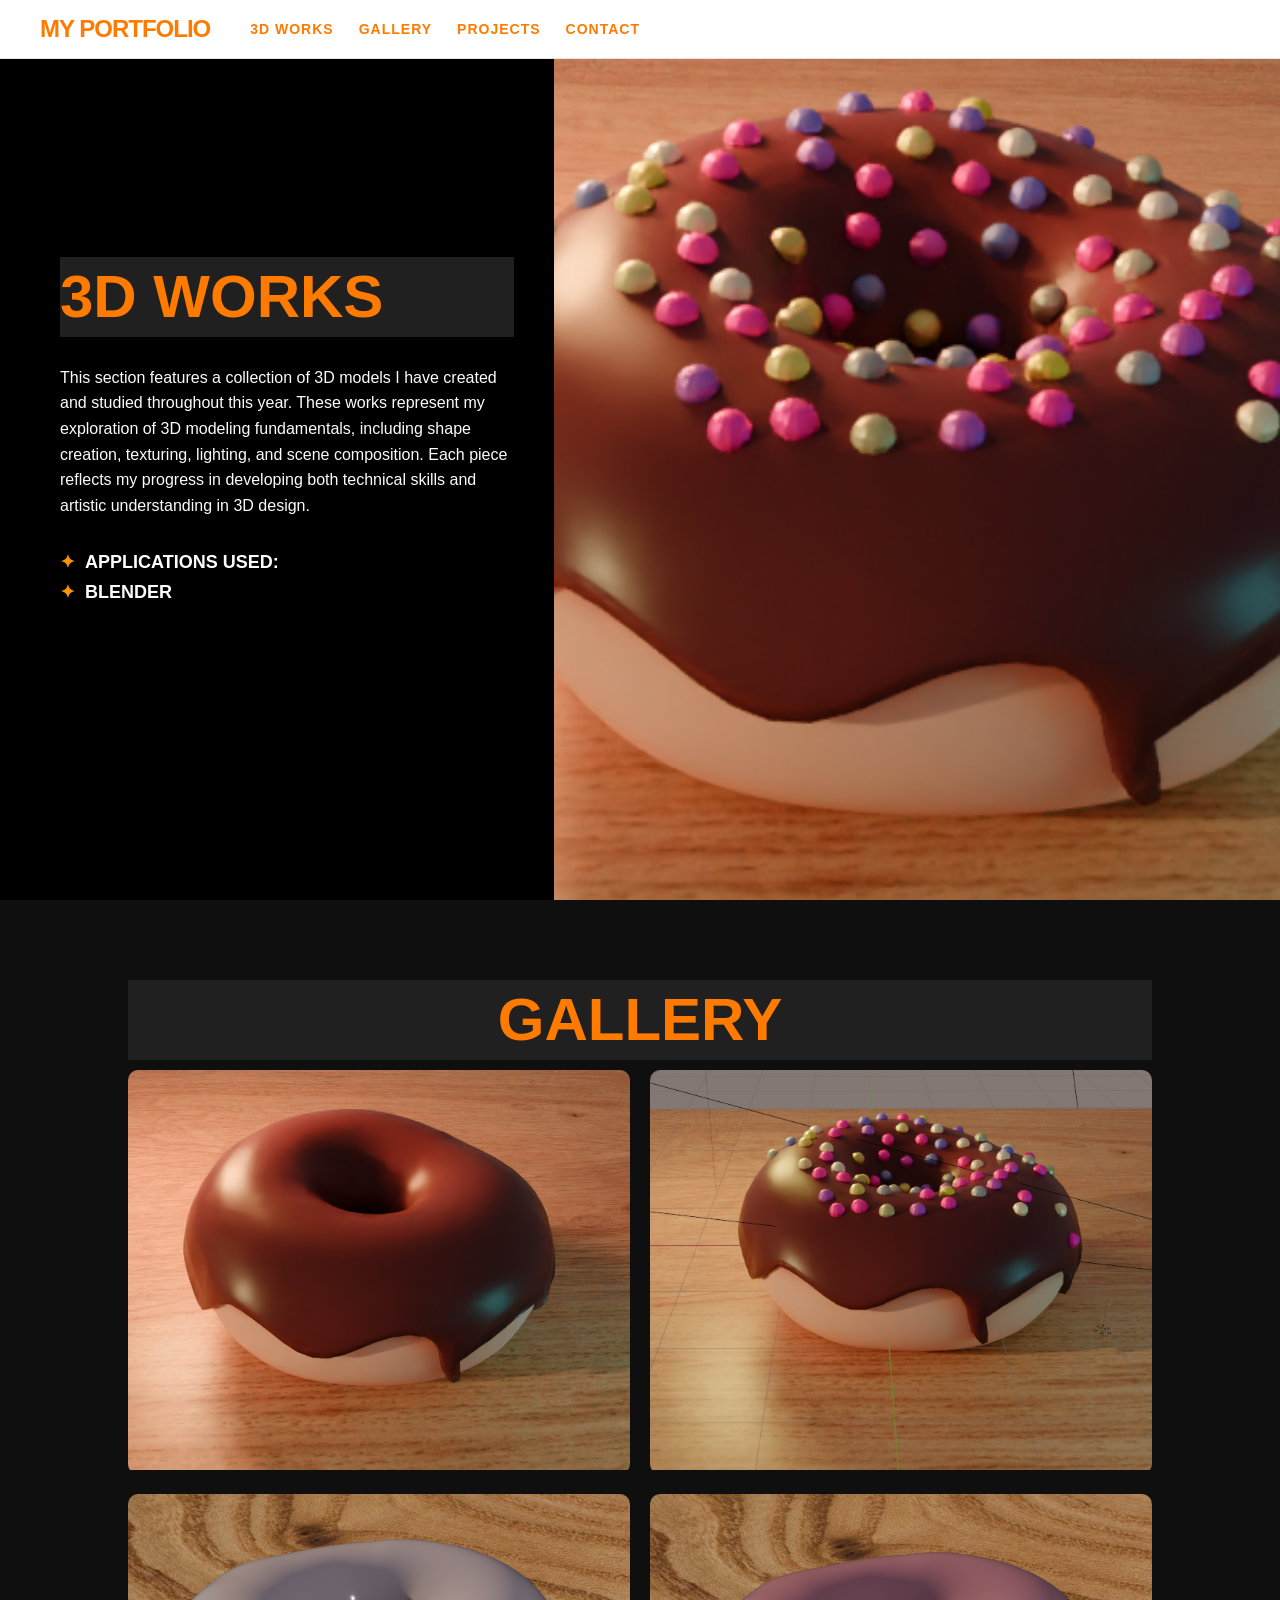
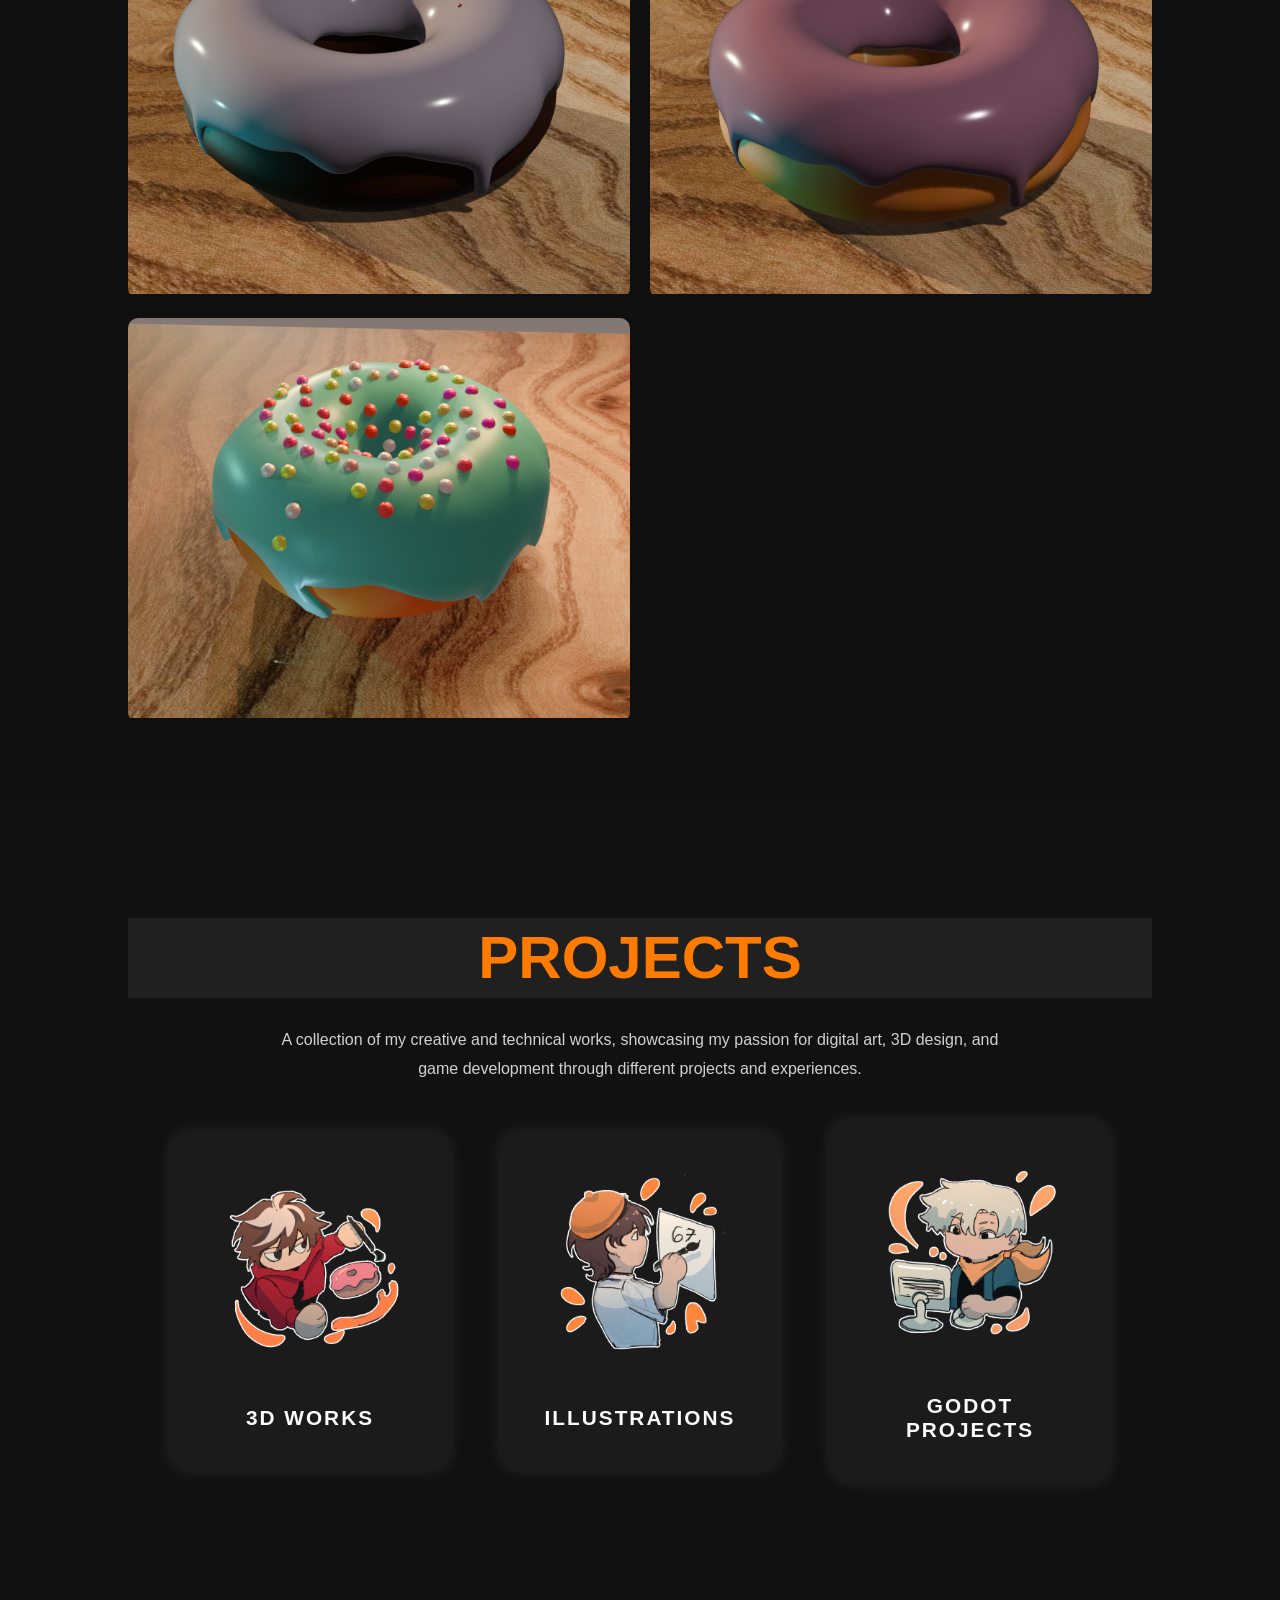
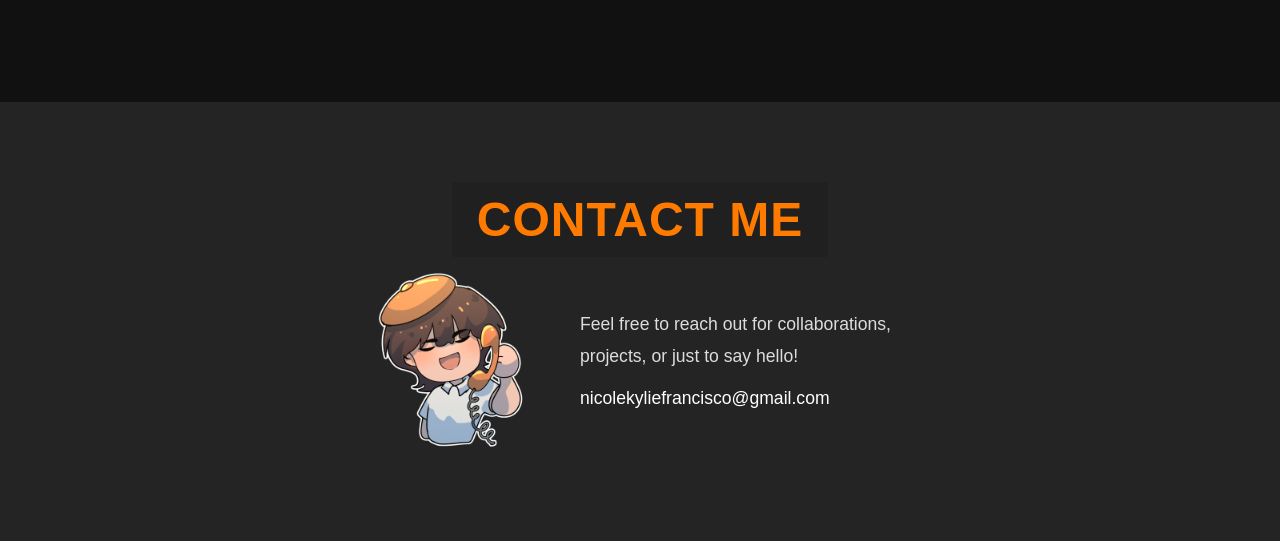
==== 3dworks.html @ 144e416a "inital commit" ====
<!DOCTYPE html>
<html lang="en">
<head>
    <meta charset="UTF-8" />
    <meta name="viewport" content="width=device-width, initial-scale=1.0" />
      <link rel="stylesheet" href="design.css">
             <link rel="stylesheet" href="designMobile.css">
    <title>Portfolio - Nicole Kylie</title>

   
</head>
<body>

    <!-- Navigation Bar -->
<nav class="navbar">
    <div class="nav-container">
        <div class="logo"><a href = "index.html">MY PORTFOLIO</a></div>

        <ul class="nav-links">
            <li><a href="#about">3D WORKS</a></li>
            <li><a href="#gallery">Gallery</a></li>
            <li><a href="#projects">Projects</a></li>
            <li><a href="#contact">Contact</a></li>
        </ul>
    </div>
</nav>
    
    

    <!-- About Me Section -->
   <section id="about" class="about-section">
    <div class="about-left">
        <div class="about-content">
            <h1>3D WORKS</h1>
            <br>

             <div class="bio-text">
                <p> This section features a collection of 3D models I have created and studied throughout this year. These works represent my exploration of 3D modeling fundamentals, including shape creation, texturing, lighting, and scene composition. Each piece reflects my progress in developing both technical skills and artistic understanding in 3D design. </p>
            </div>
            <br>

             <ul class="skills-list">
                <li>APPLICATIONS USED: </li>
                <li>BLENDER</li>
              </ul>
            
           
        </div>
    </div>
    <div class="about-right">
        <!-- Replace with your actual image path -->
        <img src="3d/image.png" alt ="About Me Illustration">
    </div>
</section>



<!--GALLERY SECTION-->

<section id="gallery" class="gallery3d-section">

    <h1 class="projects-title">GALLERY</h1>

    <div class="gallery3d-container">

        <a href="3d/image (2).png" target="_blank" class="gallery3d-item">
            <img src="3d/image (2).png" alt="Art 1">
        </a>

        <a href="3d/image (1).png" target="_blank" class="gallery3d-item">
            <img src="3d/image (1).png" alt="Art 2">
        </a>

         <a href="3d/dont.png" target="_blank" class="gallery3d-item">
            <img src="3d/dont.png" alt="Art 2">
        </a>

         <a href="3d/pinkdonut.png" target="_blank" class="gallery3d-item">
            <img src="3d/pinkdonut.png" alt="Art 2">
        </a>

         <a href="3d/bluedonut.png" target="_blank" class="gallery3d-item">
            <img src="3d/bluedonut.png" alt="Art 2">
        </a>


        </div>
        </section>
        



        

<!-- Projects Section -->
<section id="projects" class="projects-section">
    <br><br>
    <h1 class="projects-title">PROJECTS</h1>
    <br>


     <p class="projects-description">
    A collection of my creative and technical works, showcasing my passion for 
    digital art, 3D design, and game development through different projects and experiences.
    </p>
    <br><br>

   

    <div class="projects-container">

    <a href="3dworks.html" class="project-link" target="_blank">
        <div class="project-card">
            <img src="projects_icon/icon2.png" alt="Illustrations Icon">
            <h3>3D WORKS</h3>
        </div>
    </a>

    <a href="illustrations.html" class="project-link" target="_blank">
        <div class="project-card">
            <img src="projects_icon/icon1.png" alt="3D Works Icon">
            <h3>ILLUSTRATIONS</h3>
        </div>
    </a>

    <a href="godotProjects.html" class="project-link" target="_blank">
        <div class="project-card">
            <img src="projects_icon/icon3.png" alt="Godot Projects Icon">
            <h3>GODOT PROJECTS</h3>
        </div>
    </a>

</div>
    </div>
</section>

</body>
</html>


<!-- Contact Section -->
<section id="contact" class="contact-section">

    <div class="contact-wrapper">

        <!-- TOP TITLE -->
        <h1 class="contact-title">CONTACT ME</h1>

        <!-- ICON + TEXT -->
        <div class="contact-box">

            <!-- LEFT ICON -->
            <div class="contact-icon">
                <img src="hero section and about me images/contact.png" alt="Contact Icon">
            </div>

            <!-- RIGHT SIDE -->
            <div class="contact-info">
                <p>
                    Feel free to reach out for collaborations, projects,
                    or just to say hello!
                </p>

                <a href="mailto:nicolekyliefrancisco@gmail.com">
                    nicolekyliefrancisco@gmail.com
                </a>
            </div>

        </div>

    </div>

</section>
---- design.css ----
*{
            margin: 0;
            padding: 0;
            box-sizing: border-box;
            font-family: Arial, sans-serif;
        }

        html{
            scroll-behavior: smooth;
        }

       body{
    opacity: 0;
    animation: pageFade 1.5s ease forwards;
    }

        @keyframes pageFade{
            from{
                opacity: 0;
            }

            to{
                opacity: 1;
            }
}
    


        hr{
            height: 2px;
            border: none;
            background-color: rgb(36, 36, 36);
        }


        /* Shared Section Styles */
        .full-section {
    min-height: 100vh; /* Changed from height: 100vh */
    display: flex;
    justify-content: center;
    align-items: center;
    padding: 80px 40px; /* Increased top/bottom padding */
}

        .container {
            display: flex;
            align-items: center;
            gap: 80px; /* Increased gap for better spacing */
            max-width: 1200px;
            width: 100%;
        }

        /* Hero Specific */
        .hero {
            background-image: url('hero\ section\ and\ about\ me\ images/COLLAGE.png');
            background-size: cover;
            background-position: center;
            background-repeat: no-repeat;
        }

        .hero-text h1 {
            font-size: 50px;
            margin-bottom: 15px;
            padding: 10px;
            border-radius: 10px;
            backdrop-filter: blur(5px);
            display: inline-block;
            color: #ffffff;
        }

        .hero-text p {
            font-size: 20px;
            margin-bottom: 10px;
            color: #ffffff;
        }

        .tagline {
            font-weight: bold;
            color: #ffffff;
        }

        .hero-image img {
            width: 320px;
            height: 320px;
            border-radius: 50%;
            object-fit: cover;
            border: 5px solid #fb9416; /* Changed from white to red */
            box-shadow: 0 10px 30px rgba(206, 12, 12, 0.3); /* Optional: added a slight red glow */
        }


    





        /* About Section Specific */
/* About Section Layout */
.about-section {
    display: flex;
    min-height: 100vh;
    width: 100%;
    background-color: #000000; /* Solid background for left side */
    overflow: hidden;
}
.about-left {
    flex: 1;
    display: flex;
    align-items: center;
    /* Change justify-content from flex-end to flex-start to move it left */
    justify-content: flex-start; 
    /* Adjust padding-left to control exactly how close to the edge it sits */
    padding-left: 60px; 
    padding-right: 40px;
}
.about-content {
    /* Ensuring the container doesn't force itself into the center */
    max-width: 600px;
    width: 100%;
    margin-left: 0; 
    text-align: left;
}
.about-right {
    flex: 1.6;
}

.about-right img {
    width: 100%;
    height: 100%;
    object-fit: cover; /* This makes it fill the half-screen like the reference */
    display: block;
}

/* Typography to match Reference */
.about-content h1 {
    font-size: 60px;
    font-weight: 900;
    line-height: 1;
    color: #ff7b00; 
    text-transform: uppercase;
    margin-bottom: 10px;
    padding-top: 10px;
    padding-bottom: 10px;
    background-color: #202020;

}

.skills-list {
    list-style: none;
    padding-left: 0; 
    margin-bottom: 40px;
}

.skills-list li {
    font-size: 18px;
    font-weight: bold;
    margin-bottom: 8px;
    display: flex;
    align-items: center;
    color: white;
}

.skills-list li::before {
    content: "✦"; /* Matching the star/plus icon in the reference */
    margin-right: 10px;
    color: rgb(252, 147, 0);
}

.bio-text p {
    font-size: 16px;
    line-height: 1.6;
    color: #fbfbfb;
    margin-bottom: 15px;
}




       /* NAVBAR */
/* ===== MODERN NAVBAR DESIGN ===== */
/* ===== UPDATED MODERN NAVBAR DESIGN ===== */
.navbar {
    position: fixed;
    top: 0;
    left: 0;
    width: 100%;
    z-index: 1000;
    background: #ffffff; /* Solid white like the reference */
    border-bottom: 1px solid rgba(0, 0, 0, 0.1);
}

/* container */
.nav-container {
    display: flex;
    justify-content: flex-start; /* Aligns everything to the left */
    align-items: center;
    padding: 15px 40px; /* Slimmer height */
    gap: 40px; /* Space between logo and first link */
}

/* logo */
.logo {
    font-size: 24px;
    font-weight: 900;
    color: #ff7b00; /* Orange/Coral tone from reference */
    text-transform: uppercase;
    letter-spacing: -1px;
    text-decoration: none;
}

.logo a{
    font-size: 24px;
    font-weight: 900;
    color: #ff7b00; /* Orange/Coral tone from reference */
    text-transform: uppercase;
    letter-spacing: -1px;
    text-decoration: none;
}

/* Remove the red underline from your old logo style */
.logo::after {
    display: none;
}

/* nav links wrapper */
.nav-links {
    list-style: none;
    display: flex;
    gap: 25px; /* Tighter gap between links */
}

/* link style */
.nav-links li a {
    text-decoration: none;
    color: #ff7b00; /* Matching the logo color */
    font-weight: 700;
    font-size: 14px;
    text-transform: uppercase; /* All caps is key for this look */
    letter-spacing: 1px;
    transition: 0.2s ease;
    padding: 5px 0;
    position: relative;
}


/* Hover effect: Simple solid underline */
.nav-links li a:hover {
    color: #ff7b00; /* Slightly darker on hover */
    background: none; /* Removed the bubble background */
    transform: none;
}

/* Updated underline effect to match the "PORTFOLIO" style */
.nav-links li a::after {
    content: "";
    position: absolute;
    left: 0;
    bottom: -2px;
    width: 0%;
    height: 2px;
    background: #ff7b00;
    transition: 0.3s ease;
}

.nav-links li a:hover::after {
    width: 100%; /* Spans the full width of the word */
}

/* Optional: Active class if you want one link to stay underlined */
.nav-links li a.active::after {
    width: 100%;
}


/* projects
/* ================= PROJECTS SECTION ================= */

.projects-section{
    width: 100%;
    min-height: 100vh;
    background: #111;
    color: rgb(240, 141, 2);
    padding: 80px 10%;
    text-align: center;
}

.projects-title{
   font-size: 60px;
    font-weight: 900;
    line-height: 1;
    color: #ff7b00; 
    text-transform: uppercase;
    margin-bottom: 10px;
    padding-top: 10px;
    padding-bottom: 10px;
    background-color: #202020;
}

.projects-container{
    display: flex;
    justify-content: center;
    align-items: center;
    gap: 50px;
    flex-wrap: wrap;
}

.project-card{
    background: #1b1b1b;
    padding: 40px 30px;
    border-radius: 20px;
    width: 280px;
    transition: 0.3s ease;
    box-shadow: 0 0 15px rgba(255, 255, 255, 0.1);
}

.project-card:hover{
    transform: translateY(-10px);
    box-shadow: 0 0 25px rgba(255, 179, 66, 5);
}

.project-card img{
    width: 180px;
    height: 180px;
    object-fit: contain;
    margin-bottom: 50px;
}

.project-card h3{
    font-size: 1.3rem;
    letter-spacing: 2px;
    color: #fbfbfb;
}

.projects-description{
    width: 70%;
    margin: auto;
    text-align: center;
    color: #d1d1d1;
    font-size: 1rem;
    line-height: 1.8;
}
.project-link{
    text-decoration: none;
    color: white;
    position: relative;
    display: block;
}

/* underline animation */
.project-link::after{
    content: "";
    position: absolute;
    left: 50%;
    bottom: -10px;
    transform: translateX(-50%);
    width: 0%;
    height: 3px;
    background: #ff7b00;
    transition: 0.3s ease;
    border-radius: 10px;
}

/* hover effect */
.project-link:hover::after{
    width: 80%;
}

/* card animation */
.project-link:hover .project-card{
    transform: translateY(-10px);
    box-shadow: 0 0 25px rgba(255, 179, 66, 0.5);
}



/* ================= GALLERY SECTION ================= */

.gallery-section{
    width: 100%;
    padding: 80px 10%;
    background: #0f0f0f;
    text-align: center;
}

.gallery-section h4{
     font-size: 20px;
    font-weight: 900;
    line-height: 1;
    color: #ffe736; 
    text-transform: uppercase;
    margin-bottom: 10px;
    padding-top: 10px;
    padding-bottom: 10px;
    background-color: #202020;
}

.gallery-section p{
font-size: 16px;
    line-height: 1.6;
    color: #fbfbfb;
    margin-bottom: 15px;
}



/* GRID (4 columns) */
.gallery-container{
    display: grid;
    grid-template-columns: repeat(4, 1fr);
    gap: 15px;
}

/* IMAGE BOX */
.gallery-item{
    display: block;
    overflow: hidden;
    border-radius: 10px;
}

/* FIX IMAGE SIZE WITHOUT STRETCHING */
.gallery-item img{
    width: 100%;
    height: 400px;         /* fixed height = uniform look */
    object-fit: cover;     /* prevents stretching */
    transition: 0.3s ease;
}

/* HOVER EFFECT */
.gallery-item:hover img{
    transform: scale(1.05);
}


/* ================= 3D GALLERY SECTION ================= */

.gallery3d-section{
    width: 100%;
    padding: 80px 10%;
    background: #0f0f0f;
    text-align: center;
}



/* GRID (2 columns per row) */
.gallery3d-container{
    display: grid;
    grid-template-columns: repeat(2, 1fr);
    gap: 20px;
}

/* IMAGE BOX */
.gallery3d-item{
    display: block;
    overflow: hidden;
    border-radius: 10px;
}

/* FIX IMAGE SIZE WITHOUT STRETCHING */
.gallery3d-item img{
    width: 100%;
    height: 400px;         /* uniform height */
    object-fit: cover;     /* prevents distortion */
    transition: 0.3s ease;
}

/* HOVER EFFECT */
.gallery3d-item:hover img{
    transform: scale(1.05);
}








/* ================= GAME GALLERY SECTION ================= */

.game-gallery-section {
    width: 100%;
    padding: 80px 10%;
    background: #0f0f0f;
    text-align: center;
}

/* GRID (3 columns per row) */
.game-gallery-container {
    display: grid;
    grid-template-columns: repeat(3, 1fr); /* This makes it 3 per row */
    gap: 30px;
}

/* IMAGE BOX & CARD */
.game-gallery-item {
    background: #1b1b1b; /* Dark card background */
    border-radius: 15px;
    overflow: hidden;
    transition: 0.3s ease;
    border: 1px solid #737373;
}

.game-gallery-item img {
    width: 100%;
    height: 250px;       /* Adjusted height for 3-column layout */
    object-fit: cover;
    transition: 0.3s ease;
    display: block;
}

/* INFO AREA */
.gallery-info {
    padding: 20px;
}

.gallery-info h4 {
    font-size: 18px;
    font-weight: 900;
    color: #ff7b00; /* Matching your orange theme */
    text-transform: uppercase;
    margin-bottom: 8px;
    letter-spacing: 1px;
}

.gallery-info p {
    font-size: 14px;
    line-height: 1.5;
    color: #d1d1d1;
    margin: 0;
}

/* HOVER EFFECTS */
.game-gallery-item:hover {
    transform: translateY(-10px);
    box-shadow: 0 10px 30px rgba(255, 123, 0, 0.2);
    border-color: #ff7b00;
}

.game-gallery-item:hover img {
    transform: scale(1.05);
}



.responsive-video {
    width: 100%;
    max-width: 1080px;
    height: auto;
    display: block;
    margin: 0 auto;
    border-radius: 15px;
    /* Combined shorthand: width | style | color */
    border: 10px solid #373737; 
}





/* CONTACT SECTION */
.contact-section{
    padding: 80px 10%;
    background: #242424;
    color: white;

    display: flex;
    justify-content: center;
    align-items: center;
}

/* WRAPPER */
.contact-wrapper{
    display: flex;
    flex-direction: column;
    align-items: center;
}

/* TITLE */
.contact-title{
    font-size: 3rem;
    font-weight: 900;
    color: #ff7b00;
    text-transform: uppercase;
    letter-spacing: 1px;
    background-color: #202020;
    padding: 10px 25px;
}

/* CONTACT BOX */
.contact-box{
    display: flex;
    align-items: center;
    gap: 30px;
}

/* LEFT ICON */
.contact-icon img{
    width: 200px;
    height: 200px;
    object-fit: contain;
}

/* RIGHT TEXT */
.contact-info{
    max-width: 350px;
}

.contact-info p{
    font-size: 1.1rem;
    line-height: 1.8;
    margin-bottom: 15px;
    color: #ddd;
}

.contact-info a{
    color: white;
    text-decoration: none;
    font-size: 1.1rem;
    transition: 0.3s;
}

.contact-info a:hover{
    color: #ffbb00;
}
---- designMobile.css ----
@media (max-width: 900px) {
    .hero-image img {
         width: 150px;
            height: 150px;
            border-radius: 50%;
            object-fit: cover;
            border: 5px solid #fb9416; /* Changed from white to red */
            box-shadow: 0 10px 30px rgba(206, 12, 12, 0.3); /* Optional: added a slight red glow */
    }}

    

@media (max-width: 900px) {

    .about-section {
        flex-direction: column;
    }

    /* IMAGE ON TOP */
    .about-right {
        order: 1;
        width: 100%;
        height: 40vh;
    }

    .about-right img {
        width: 100%;
        height: 100%;
        object-fit: cover;
    }

    /* TEXT BELOW IMAGE */
    .about-left {
        order: 2;
        padding: 20px;
        display: flex;
        justify-content: center;
    }

    /* FORCE GRID */
    .about-content {
        display: grid !important;
        grid-template-columns: 1fr 1fr;
        grid-template-areas:
            "title title"
            "desc skills";
        gap: 20px;
        width: 100%;
    }

    /* TITLE FULL WIDTH */
    .about-content h1 {
        grid-area: title;
        font-size: 28px;
        text-align: center;
        margin: 0;
    }

    /* FORCE BIO LEFT */
    .bio-text {
        grid-area: desc;
        width: 100%;
    }

    /* FORCE SKILLS RIGHT */
    .skills-list {
        grid-area: skills;
        width: 100%;
    }

    .bio-text p {
        font-size: 14px;
    }

    .skills-list li {
        font-size: 14px;
    }
}

/* EXTRA SMALL FIX */
@media (max-width: 480px) {

    .about-content {
        grid-template-columns: 1fr 1fr;
        gap: 12px;
    }

    .about-right {
        height: 35vh;
    }
}

    /* mobile adjustment */
@media (max-width: 768px){
    .navbar{
        height: 90px;
    }

    body{
        padding-top: 90px;
    }
}

        @media(max-width: 768px){
            .full-section {
                height: auto;
                padding: 80px 20px;
            }

            .container {
                flex-direction: column-reverse;
                text-align: center;
                gap: 40px;
            }

            .hero-container {
                flex-direction: column-reverse;
            }

            .about-container {
                flex-direction: column; /* Image on top for about section mobile */
            }

            .hero-text h1 { font-size: 38px; }
            .skills-list { grid-template-columns: 1fr; }
 
       }


       

    
@media (max-width: 768px){

      .projects-section{
        padding-top: 10px;
        margin-top: -60px;
    }

    .projects-title{
        margin-top: 10px;
    }


    .projects-container{
        flex-direction: column; /* STACK ITEMS */
        gap: 20px;
    }

    .project-card{
        width: 100%;        /* full width but controlled by padding */
        max-width: 320px;   /* keeps it small */
        padding: 25px 20px;
    }

    .project-card img{
        width: 120px;
        height: 120px;
        margin-bottom: 20px;
    }

    .project-card h3{
        font-size: 1rem;
        letter-spacing: 1px;
    }

    .projects-description{
        width: 100%;
        font-size: 0.9rem;
    }
}

/* extra small phones */
@media (max-width: 480px){

    .project-card{
        max-width: 280px;
        padding: 20px 15px;
    }

    .project-card img{
        width: 100px;
        height: 100px;
    }

    .projects-title{
        font-size: 26px;
    }

    
}

/* ================= RESPONSIVE ================= */

/* Tablet */
@media(max-width: 1024px){

    .nav-container{
        padding: 12px 25px;
        gap: 25px;
    }

    .nav-links{
        gap: 18px;
    }

    .nav-links li a{
        font-size: 13px;
    }
}

/* Mobile */
@media(max-width: 768px){

    .nav-container{
        flex-direction: column;
        justify-content: center;
        align-items: center;
        gap: 12px;
        padding: 12px 15px;
    }

    .logo,
    .logo a{
        font-size: 20px;
        text-align: center;
    }

    .nav-links{
        justify-content: center;
        align-items: center;
        gap: 12px;
        padding: 0;
    }

    .nav-links li a{
        font-size: 11px;
        letter-spacing: 0.5px;
    }
}

/* Small Phones */
@media(max-width: 480px){

    .nav-container{
        padding: 10px;
        gap: 10px;
    }

    .logo,
    .logo a{
        font-size: 18px;
    }

    .nav-links{
        gap: 8px;
    }

    .nav-links li a{
        font-size: 10px;
    }
}


/* RESPONSIVE */
@media(max-width: 1024px){


    .gallery-container{
        grid-template-columns: repeat(3, 1fr);
        gap: 10px;
    }
    .gallery-item img{
        height: 150px;
    }

     .gallery3d-item img{
        height: 150px;
    }



}

@media(max-width: 600px){
    .gallery3d-container{
        grid-template-columns: 1fr;
    }

     .gallery-section{
        padding-top: 10px;
        margin-top: -60px;
    }
     .gallery3d-section{
        padding-top: 10px;
        margin-top: -60px;
    }

     .game-gallery-section{
        padding-top: 10px;
        margin-top: -60px;
    }
}




/* RESPONSIVE */
@media(max-width: 1100px) {
    .game-gallery-container {
        grid-template-columns: repeat(2, 1fr); /* 2 per row on tablets */
    }
}

@media(max-width: 700px) {
    .game-gallery-container {
        grid-template-columns: 1fr; /* 1 per row on mobile */
    }
}

/* Optional: Adjust padding for mobile screens */
@media (max-width: 768px) {
    .responsive-video {
        width: 95%;        /* Gives a little breathing room on the edges of phones */
    }

    .bio-text {
        font-size: 14px;
    }
}




/* RESPONSIVE */
@media(max-width: 768px){

    .contact-box{
        flex-direction: column;
        text-align: center;
    }

    .contact-icon img{
        width: 140px;
        height: 140px;
    }

    .contact-title{
        font-size: 2rem;
    }

    .contact-info p,
    .contact-info a{
        font-size: 1rem;
    }
}
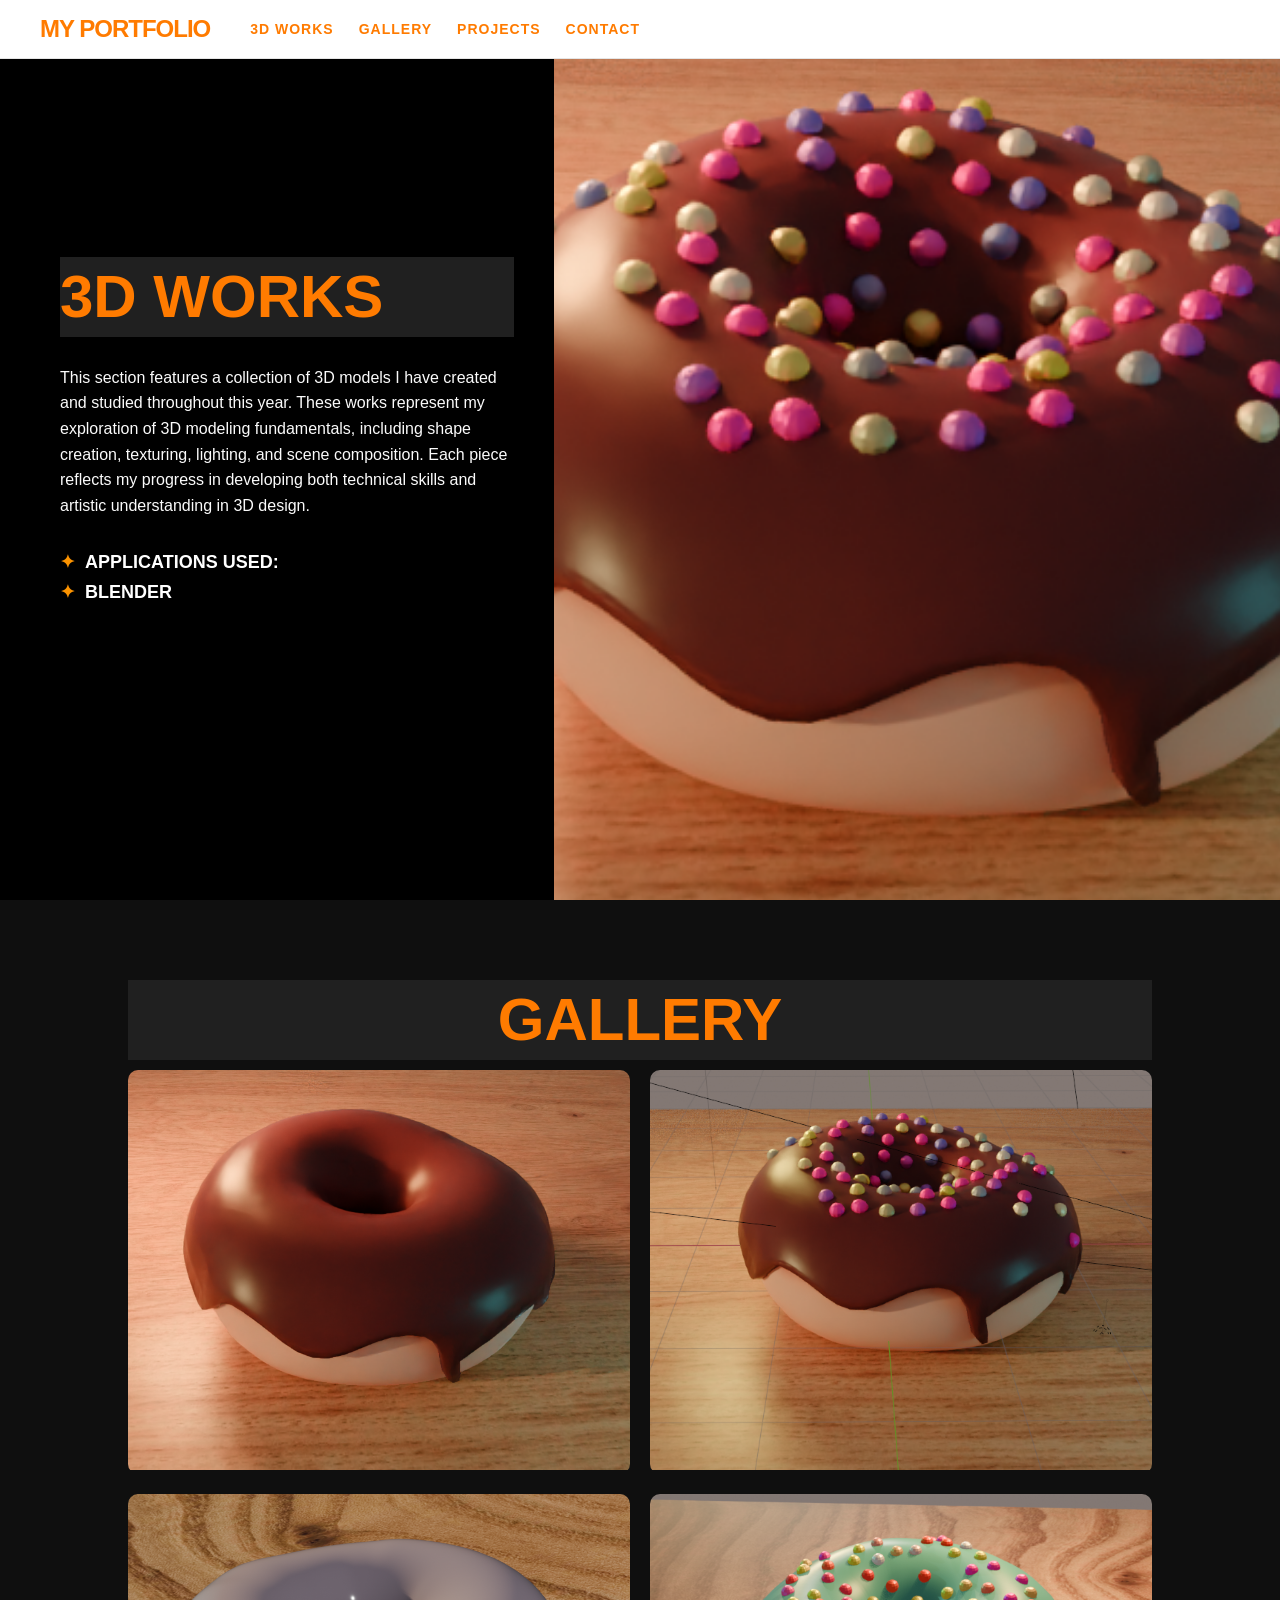
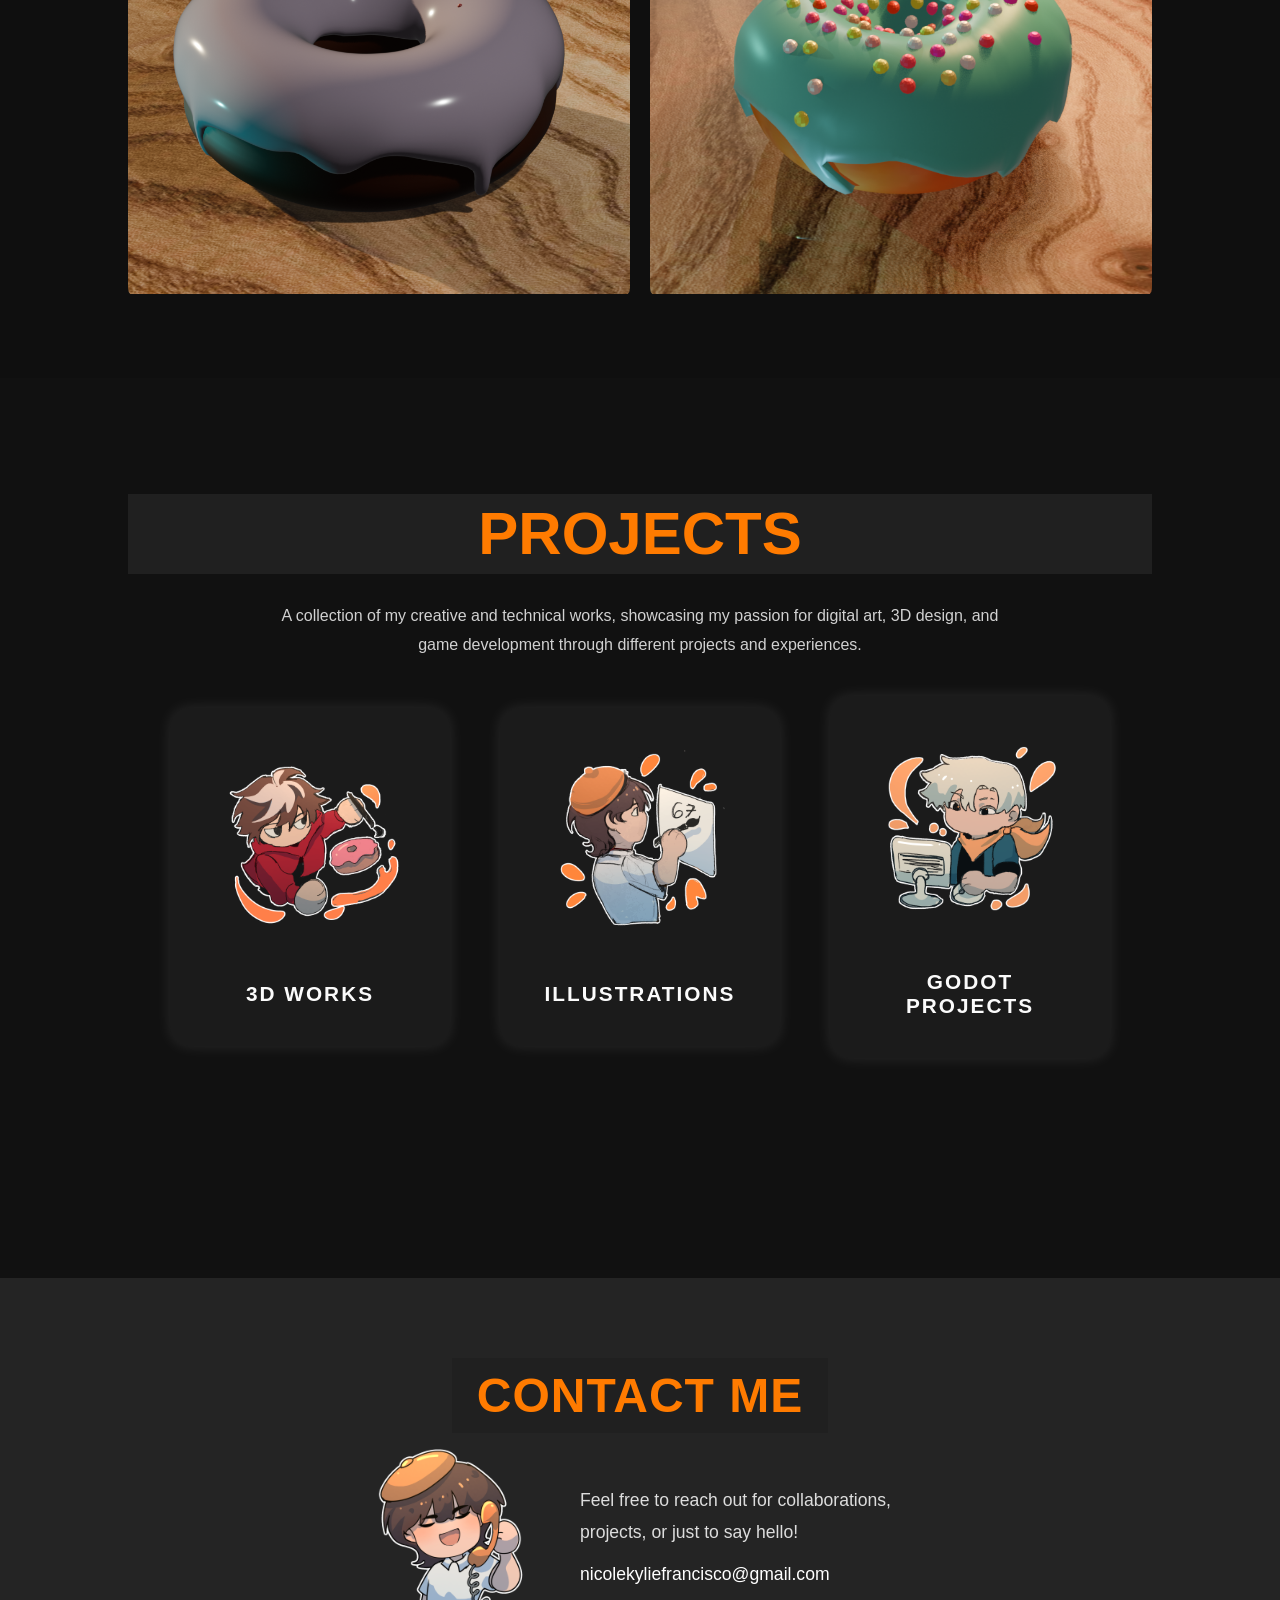
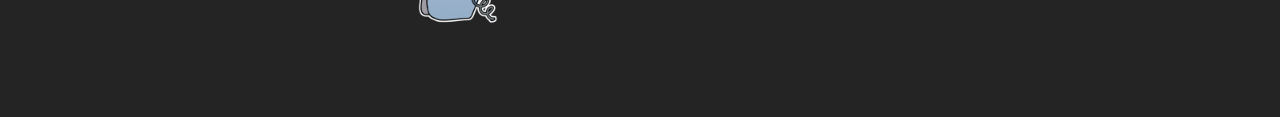
==== commit 1659f434: "inital commit" ====
--- a/3dworks.html
+++ b/3dworks.html
@@ -75,9 +75,6 @@
             <img src="3d/dont.png" alt="Art 2">
         </a>
 
-         <a href="3d/pinkdonut.png" target="_blank" class="gallery3d-item">
-            <img src="3d/pinkdonut.png" alt="Art 2">
-        </a>
 
          <a href="3d/bluedonut.png" target="_blank" class="gallery3d-item">
             <img src="3d/bluedonut.png" alt="Art 2">
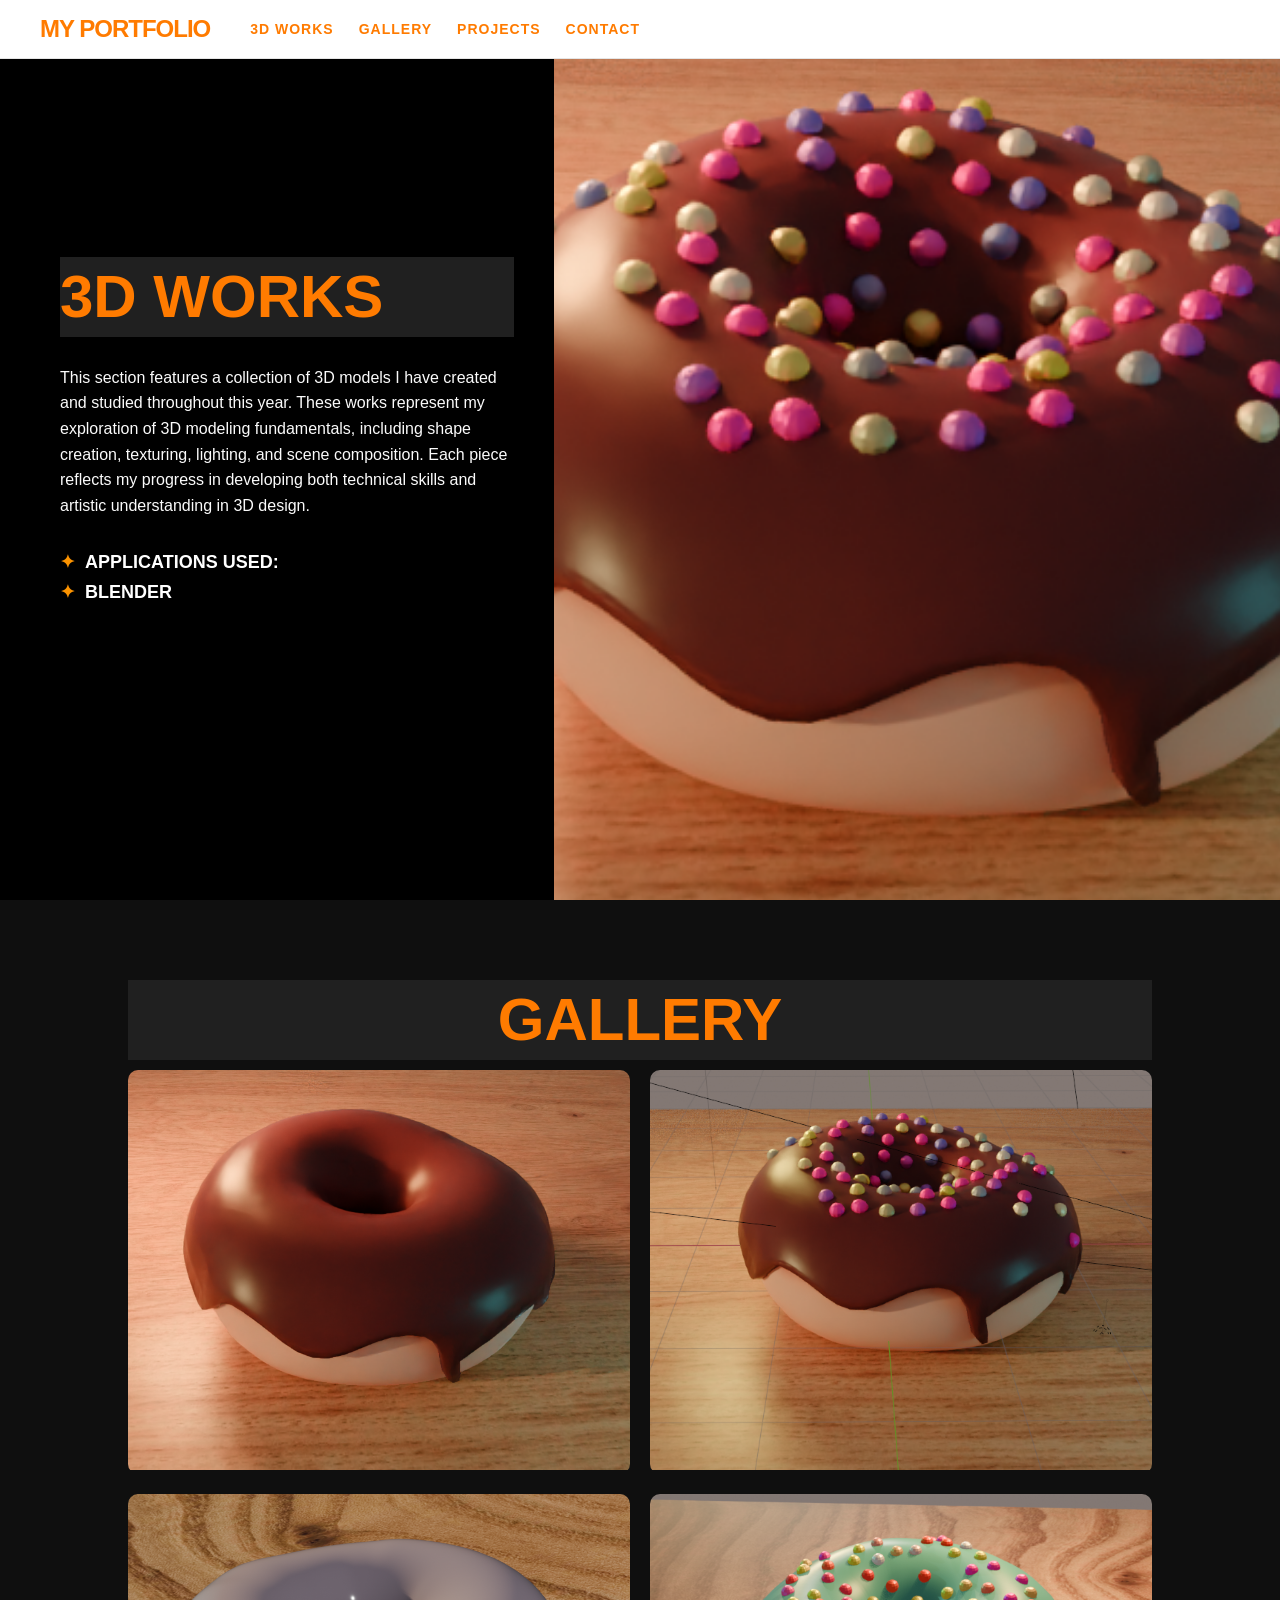
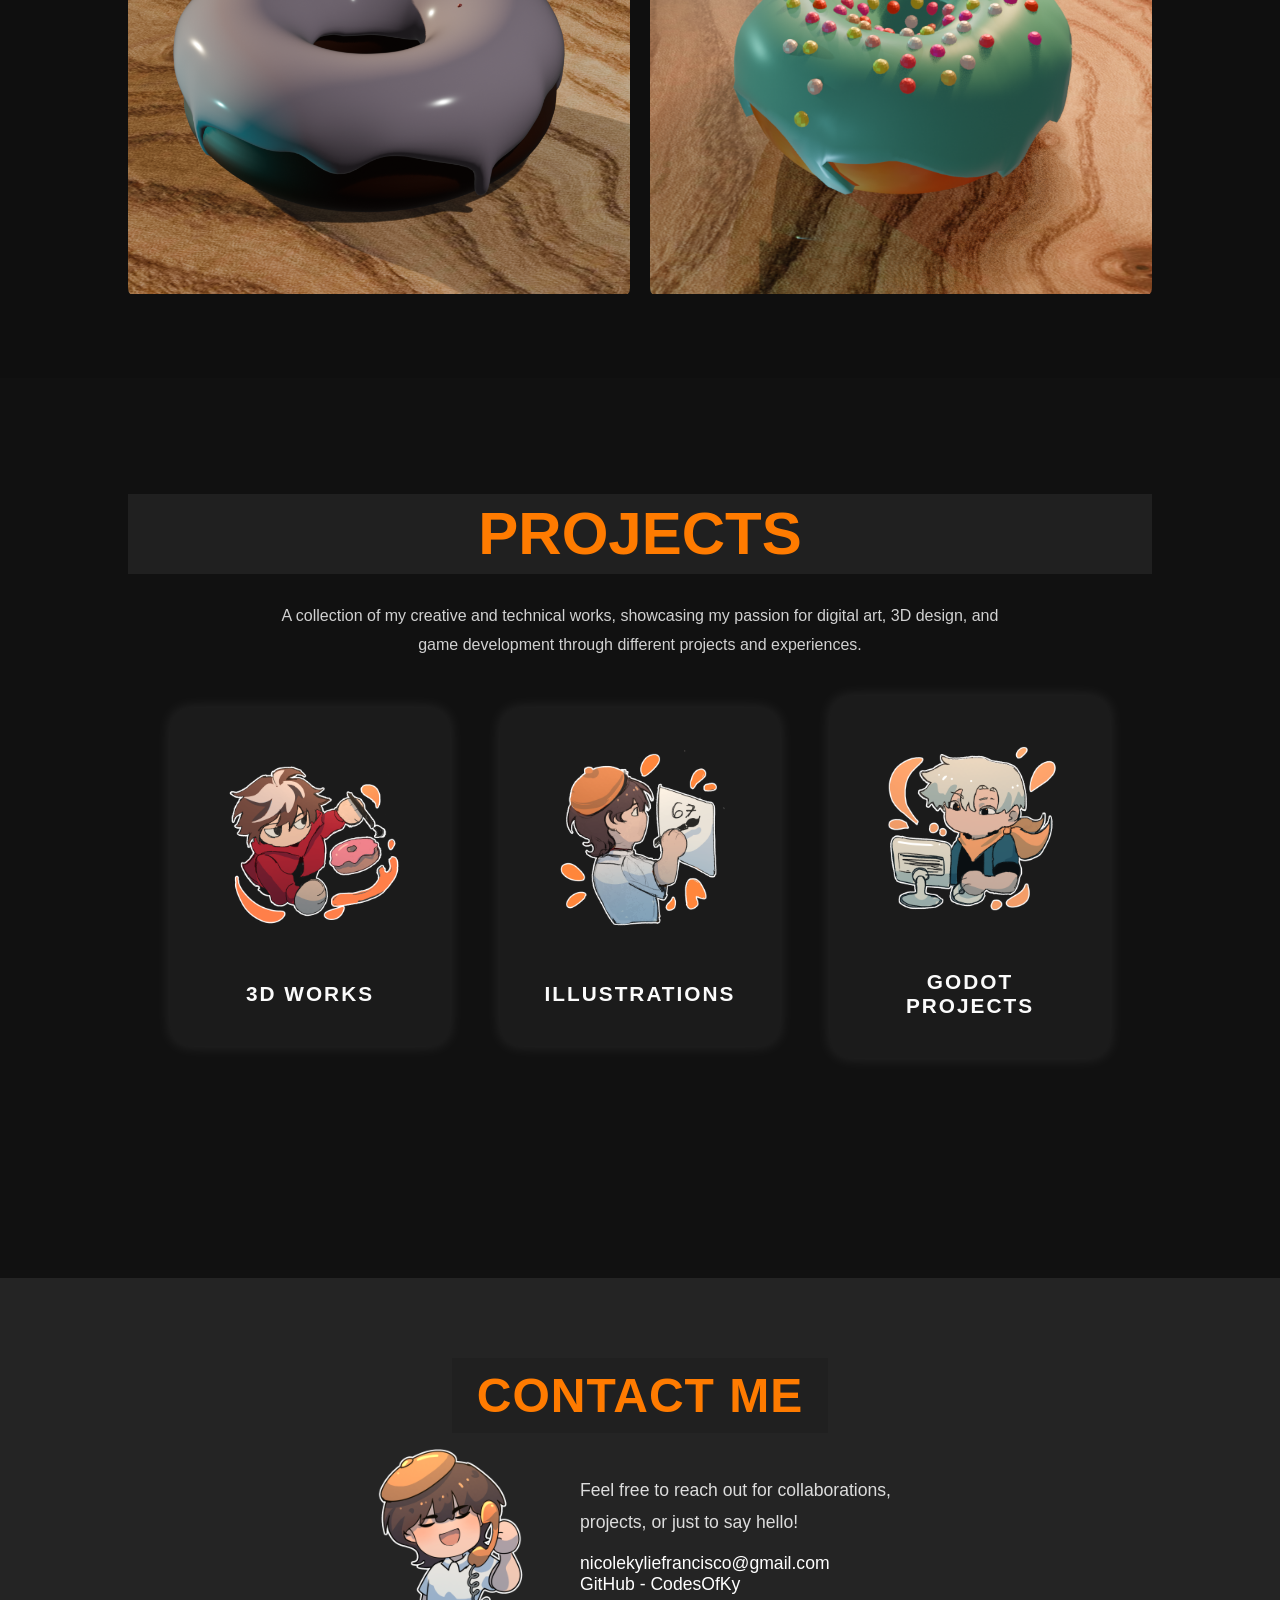
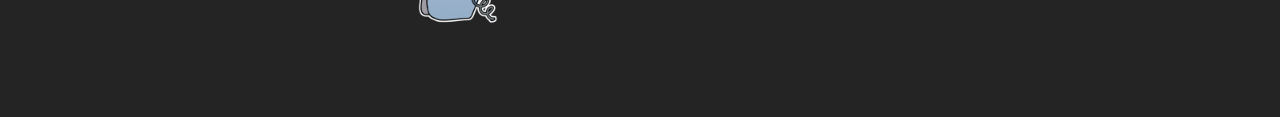
==== commit 5b7fc7fa: "inital commit" ====
--- a/3dworks.html
+++ b/3dworks.html
@@ -106,21 +106,21 @@
 
     <div class="projects-container">
 
-    <a href="3dworks.html" class="project-link" target="_blank">
+    <a href="3dworks.html" class="project-link" >
         <div class="project-card">
             <img src="projects_icon/icon2.png" alt="Illustrations Icon">
             <h3>3D WORKS</h3>
         </div>
     </a>
 
-    <a href="illustrations.html" class="project-link" target="_blank">
+    <a href="illustrations.html" class="project-link">
         <div class="project-card">
             <img src="projects_icon/icon1.png" alt="3D Works Icon">
             <h3>ILLUSTRATIONS</h3>
         </div>
     </a>
 
-    <a href="godotProjects.html" class="project-link" target="_blank">
+    <a href="godotProjects.html" class="project-link">
         <div class="project-card">
             <img src="projects_icon/icon3.png" alt="Godot Projects Icon">
             <h3>GODOT PROJECTS</h3>
@@ -161,6 +161,11 @@
                 <a href="mailto:nicolekyliefrancisco@gmail.com">
                     nicolekyliefrancisco@gmail.com
                 </a>
+                  <br>
+
+                <a href="https://github.com/CodesOfKy">
+                    GitHub - CodesOfKy
+                </a>
             </div>
 
         </div>
--- a/designMobile.css
+++ b/designMobile.css
@@ -154,8 +154,8 @@
     }
 
     .project-card img{
-        width: 120px;
-        height: 120px;
+        width: 300px;
+        height: 300px;
         margin-bottom: 20px;
     }
 
@@ -179,8 +179,8 @@
     }
 
     .project-card img{
-        width: 100px;
-        height: 100px;
+        width: 200px;
+        height: 200px;
     }
 
     .projects-title{
@@ -267,11 +267,17 @@
 
 
     .gallery-container{
-        grid-template-columns: repeat(3, 1fr);
+        grid-template-columns: repeat(2, 1fr);
         gap: 10px;
     }
     .gallery-item img{
         height: 150px;
+        aspect-ratio: 1/1;
+         object-fit: cover;
+        display: block;
+        overflow:hidden;
+    will-change: transform;
+    transform: translateZ(0);
     }
 
      .gallery3d-item img{
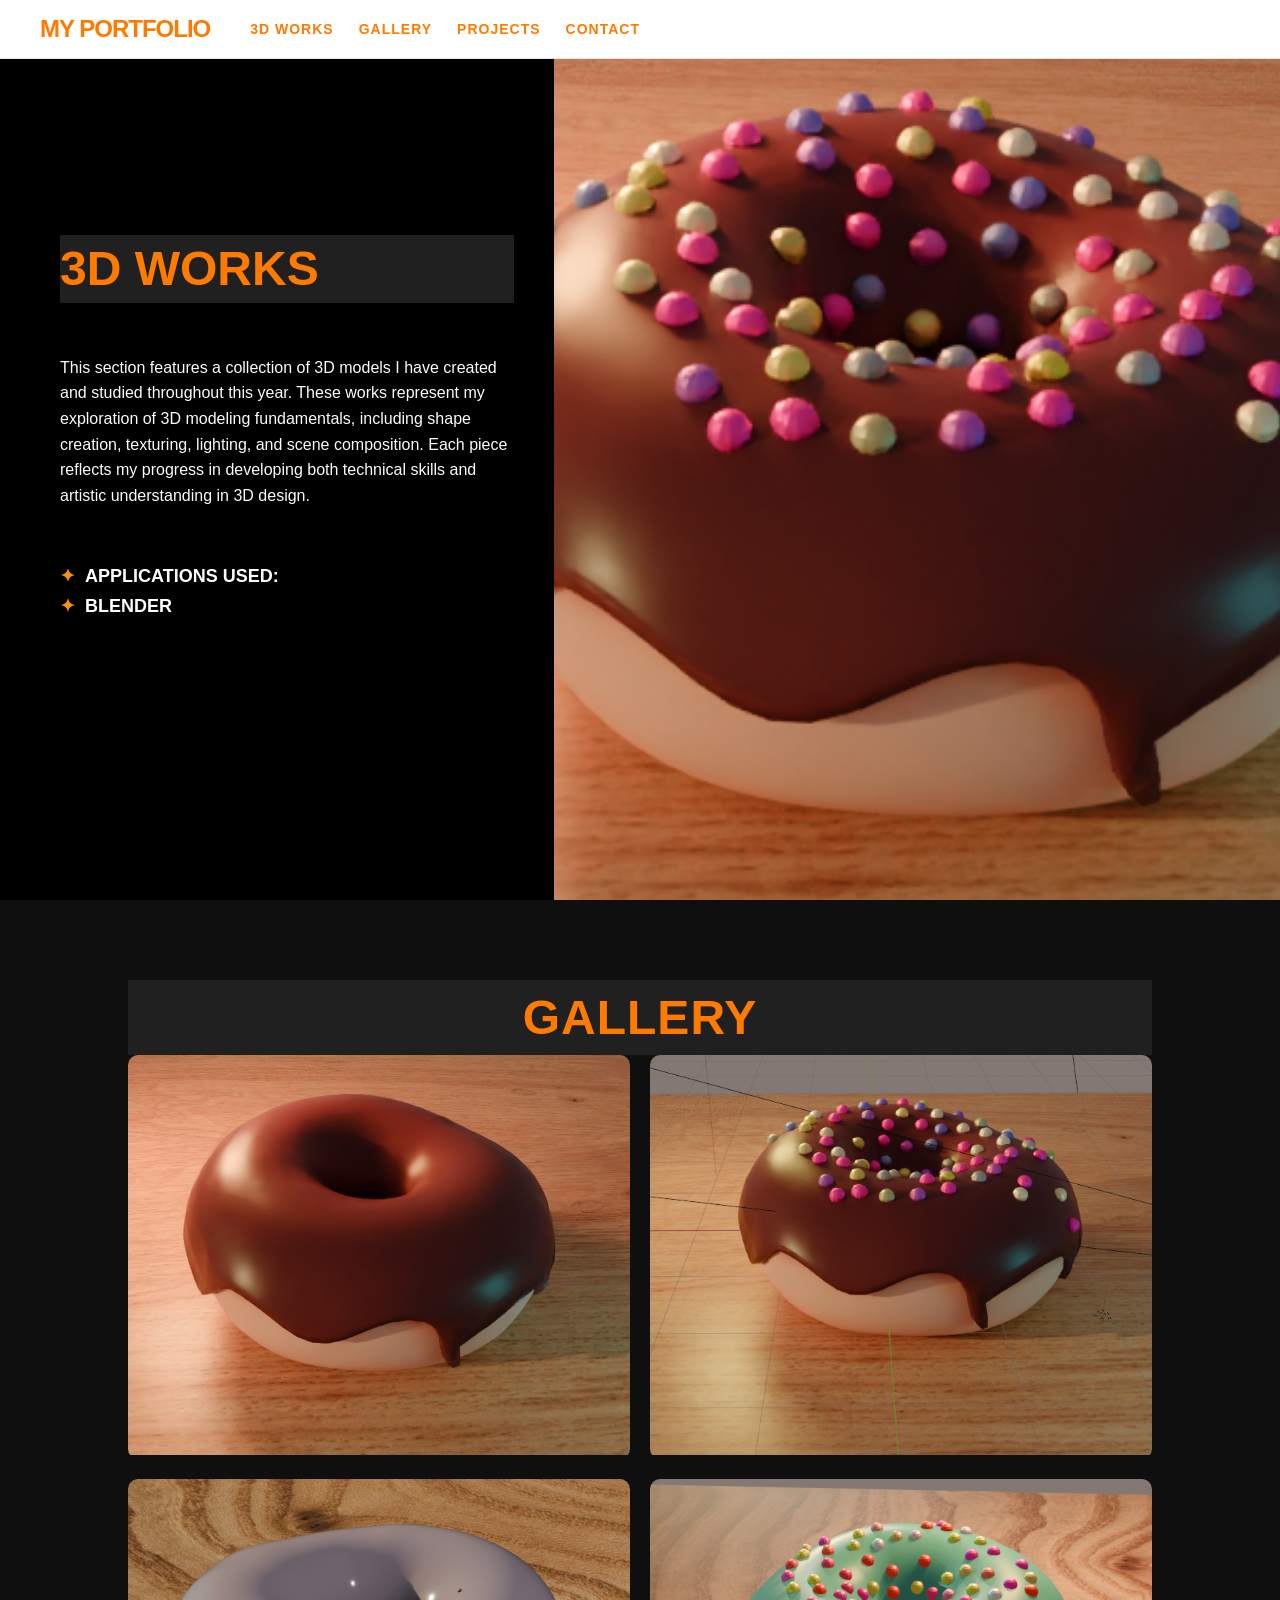
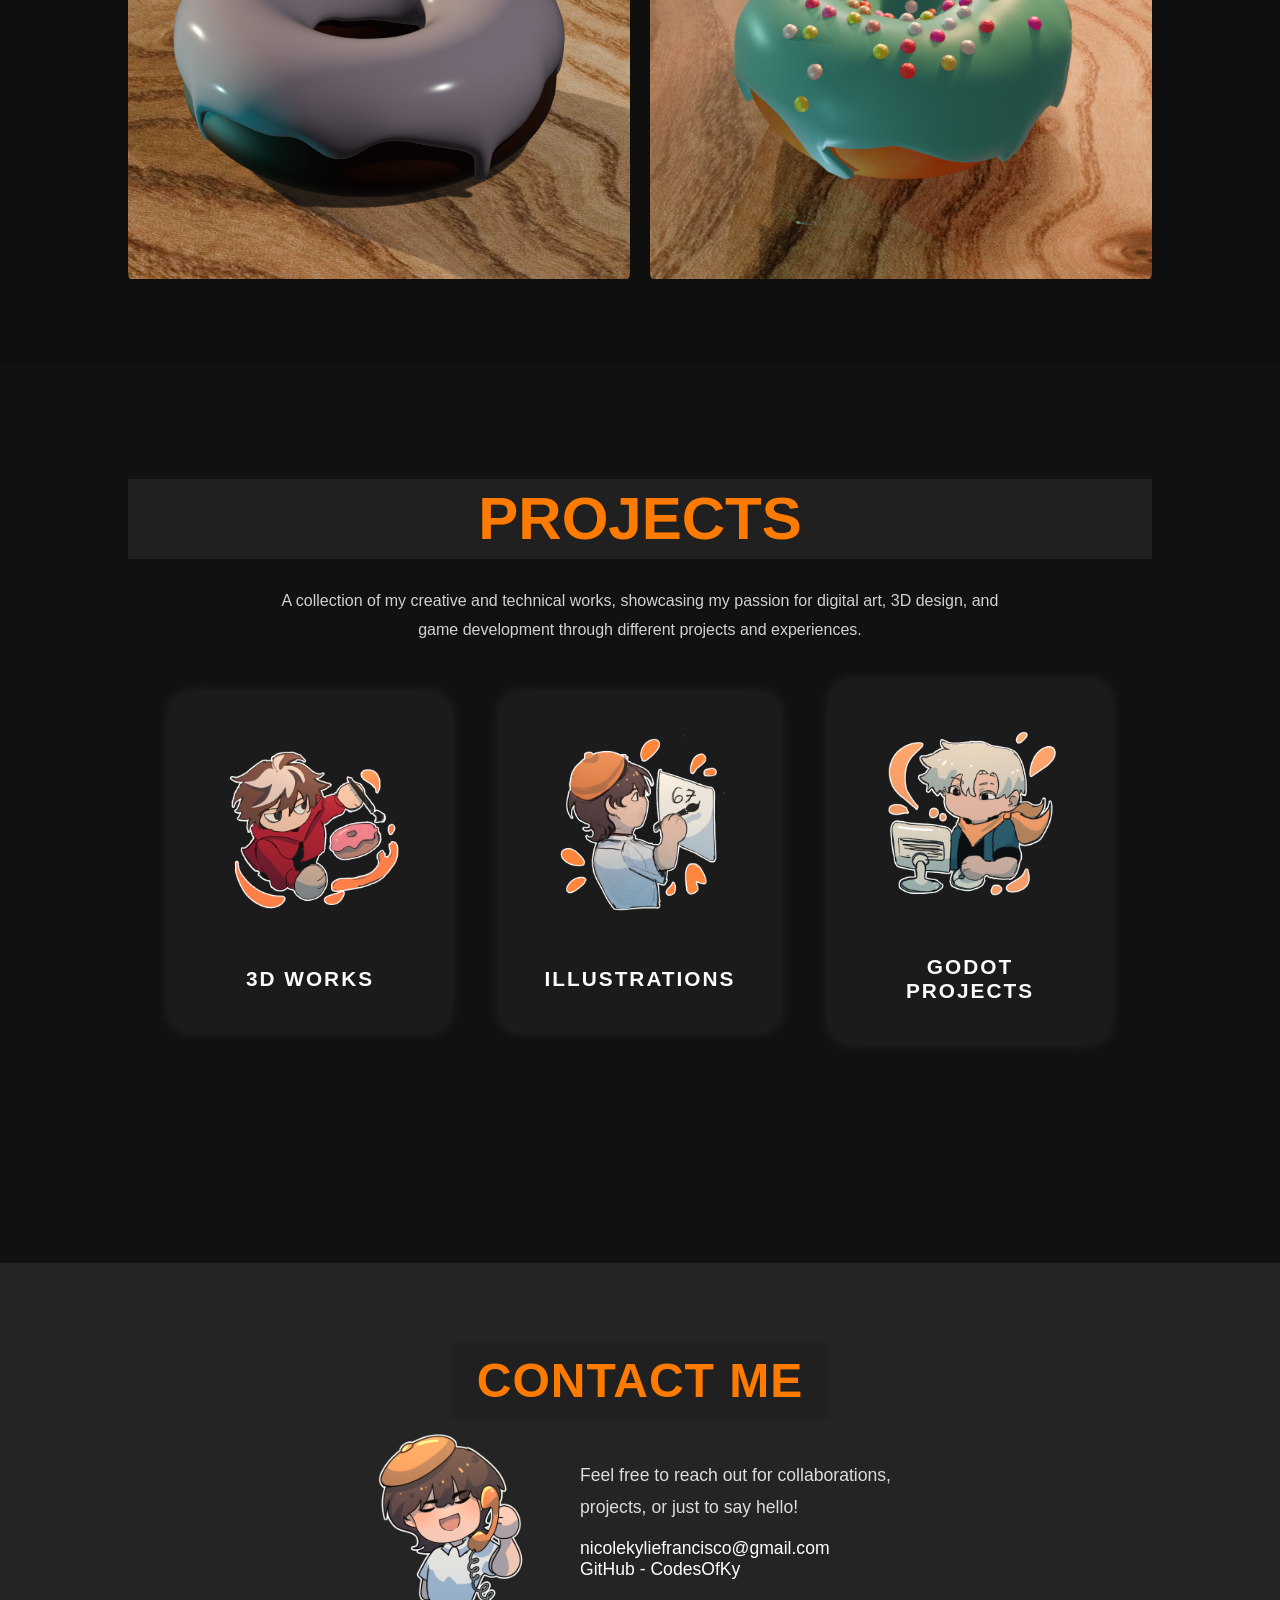
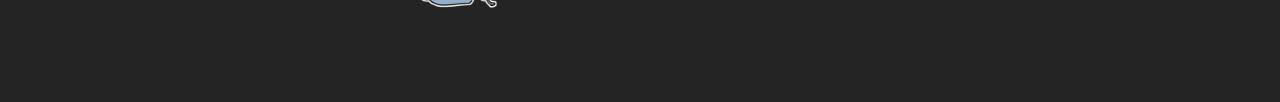
==== commit 63c73e55: "inital commit: initial commit" ====
--- a/3dworks.html
+++ b/3dworks.html
@@ -1,6 +1,7 @@
 <!DOCTYPE html>
 <html lang="en">
 <head>
+    <meta name="viewport" content="width=device-width, initial-scale=1.0, maximum-scale=1.0, user-scalable=no">
     <meta charset="UTF-8" />
     <meta name="viewport" content="width=device-width, initial-scale=1.0" />
       <link rel="stylesheet" href="design.css">
@@ -30,7 +31,7 @@
     <!-- About Me Section -->
    <section id="about" class="about-section">
     <div class="about-left">
-        <div class="about-content">
+        <div class="about-content2">
             <h1>3D WORKS</h1>
             <br>
 
@@ -59,24 +60,24 @@
 
 <section id="gallery" class="gallery3d-section">
 
-    <h1 class="projects-title">GALLERY</h1>
+    <h1 class="projects-title3">GALLERY</h1>
 
     <div class="gallery3d-container">
 
-        <a href="3d/image (2).png" target="_blank" class="gallery3d-item">
+        <a href="3d/image (2).png" target="_blank" rel = "noopener" class="gallery3d-item">
             <img src="3d/image (2).png" alt="Art 1">
         </a>
 
-        <a href="3d/image (1).png" target="_blank" class="gallery3d-item">
+        <a href="3d/image (1).png" target="_blank"  rel = "noopener" class="gallery3d-item">
             <img src="3d/image (1).png" alt="Art 2">
         </a>
 
-         <a href="3d/dont.png" target="_blank" class="gallery3d-item">
+         <a href="3d/dont.png" target="_blank"  rel = "noopener" class="gallery3d-item">
             <img src="3d/dont.png" alt="Art 2">
         </a>
 
 
-         <a href="3d/bluedonut.png" target="_blank" class="gallery3d-item">
+         <a href="3d/bluedonut.png" target="_blank"  rel = "noopener" class="gallery3d-item">
             <img src="3d/bluedonut.png" alt="Art 2">
         </a>
 
--- a/design.css
+++ b/design.css
@@ -121,6 +121,31 @@
     width: 100%;
     margin-left: 0; 
     text-align: left;
+}
+
+  .about-content2 {
+        display: grid;
+        grid-template-columns: 1fr;
+        grid-template-areas:
+            "title"
+            "desc"
+            "skills";
+        gap: 12px;
+        width: 100%;
+
+    }
+    
+.about-content2 h1 {
+    font-size: 60px;
+    font-weight: 900;
+    line-height: 1;
+     font-size: 3rem;
+    color: #ff7b00;
+    text-transform: uppercase;
+    margin-bottom: 10px;
+    padding-top: 10px;
+    padding-bottom: 10px;
+    background-color: #202020;
 }
 .about-right {
     flex: 1.6;
@@ -589,6 +614,26 @@
     padding: 10px 25px;
 }
 
+.projects-title2{
+    font-size: 3rem;
+    font-weight: 900;
+    color: #ff7b00;
+    text-transform: uppercase;
+    letter-spacing: 1px;
+    background-color: #202020;
+    padding: 10px 25px;
+}
+
+   .projects-title3{
+      font-size: 3rem;
+    font-weight: 900;
+    color: #ff7b00;
+    text-transform: uppercase;
+    letter-spacing: 1px;
+    background-color: #202020;
+    padding: 10px 25px;
+    }
+
 /* CONTACT BOX */
 .contact-box{
     display: flex;
--- a/designMobile.css
+++ b/designMobile.css
@@ -13,82 +13,89 @@
 @media (max-width: 900px) {
 
     .about-section {
-        flex-direction: column;
-    }
-
-    /* IMAGE ON TOP */
+        display: grid;
+        grid-template-columns: 1fr;
+        grid-template-areas:
+            "image"
+            "content";
+        gap: 20px;
+    }
+
     .about-right {
-        order: 1;
-        width: 100%;
-        height: 40vh;
+        grid-area: image;
+        width: 100%;
     }
 
     .about-right img {
         width: 100%;
-        height: 100%;
+        height: auto; /* IMPORTANT */
+        display: block;
         object-fit: cover;
     }
 
-    /* TEXT BELOW IMAGE */
     .about-left {
-        order: 2;
-        padding: 20px;
-        display: flex;
-        justify-content: center;
-    }
-
-    /* FORCE GRID */
+        grid-area: content;
+        padding: 10px 20px;
+    }
+
     .about-content {
-        display: grid !important;
-        grid-template-columns: 1fr 1fr;
+        display: grid;
+        grid-template-columns: 1fr;
         grid-template-areas:
-            "title title"
-            "desc skills";
-        gap: 20px;
-        width: 100%;
-    }
-
-    /* TITLE FULL WIDTH */
+            "title"
+            "desc"
+            "skills";
+        gap: 12px;
+        width: 100%;
+        margin: 0;
+    }
+
+        .about-content2 {
+        display: grid;
+        grid-template-columns: 1fr;
+        grid-template-areas:
+            "title"
+            "desc"
+            "skills";
+        gap: 12px;
+        width: 100%;
+        margin-top: -300px;
+    }
+    
+.about-content2 h1 {
+    font-size: 60px;
+    font-weight: 900;
+    line-height: 1;
+     font-size: 2rem;
+    color: #ff7b00;
+    text-transform: uppercase;
+    margin-bottom: 10px;
+    padding-top: 10px;
+    padding-bottom: 10px;
+    background-color: #202020;
+}
     .about-content h1 {
         grid-area: title;
         font-size: 28px;
         text-align: center;
-        margin: 0;
-    }
-
-    /* FORCE BIO LEFT */
+        margin: 0; /* REMOVE negative margin */
+    }
+
     .bio-text {
         grid-area: desc;
-        width: 100%;
-    }
-
-    /* FORCE SKILLS RIGHT */
+    }
+
     .skills-list {
         grid-area: skills;
-        width: 100%;
-    }
-
-    .bio-text p {
-        font-size: 14px;
-    }
-
+    }
+
+    .bio-text p,
     .skills-list li {
         font-size: 14px;
     }
 }
 
-/* EXTRA SMALL FIX */
-@media (max-width: 480px) {
-
-    .about-content {
-        grid-template-columns: 1fr 1fr;
-        gap: 12px;
-    }
-
-    .about-right {
-        height: 35vh;
-    }
-}
+
 
     /* mobile adjustment */
 @media (max-width: 768px){
@@ -102,11 +109,13 @@
 }
 
         @media(max-width: 768px){
-            .full-section {
-                height: auto;
-                padding: 80px 20px;
-            }
-
+           .full-section {
+        padding: 40px 20px; /* Reduced from 80px to pull content up */
+
+        
+    }
+
+    
             .container {
                 flex-direction: column-reverse;
                 text-align: center;
@@ -134,11 +143,33 @@
 
       .projects-section{
         padding-top: 10px;
-        margin-top: -60px;
+        margin-top: -70px;
     }
 
     .projects-title{
         margin-top: 10px;
+    }
+
+    .projects-title2{
+        margin-top: -70px;
+      font-size: 2rem;
+    font-weight: 900;
+    color: #ff7b00;
+    text-transform: uppercase;
+    letter-spacing: 1px;
+    background-color: #202020;
+    padding: 10px 25px;
+    }
+
+    .projects-title3{
+        margin-top: -100px;
+      font-size: 2rem;
+    font-weight: 900;
+    color: #ff7b00;
+    text-transform: uppercase;
+    letter-spacing: 1px;
+    background-color: #202020;
+    padding: 10px 25px;
     }
 
 
@@ -186,6 +217,8 @@
     .projects-title{
         font-size: 26px;
     }
+
+    
 
     
 }
@@ -353,6 +386,7 @@
 
     .contact-title{
         font-size: 2rem;
+        margin-top: -20px;
     }
 
     .contact-info p,
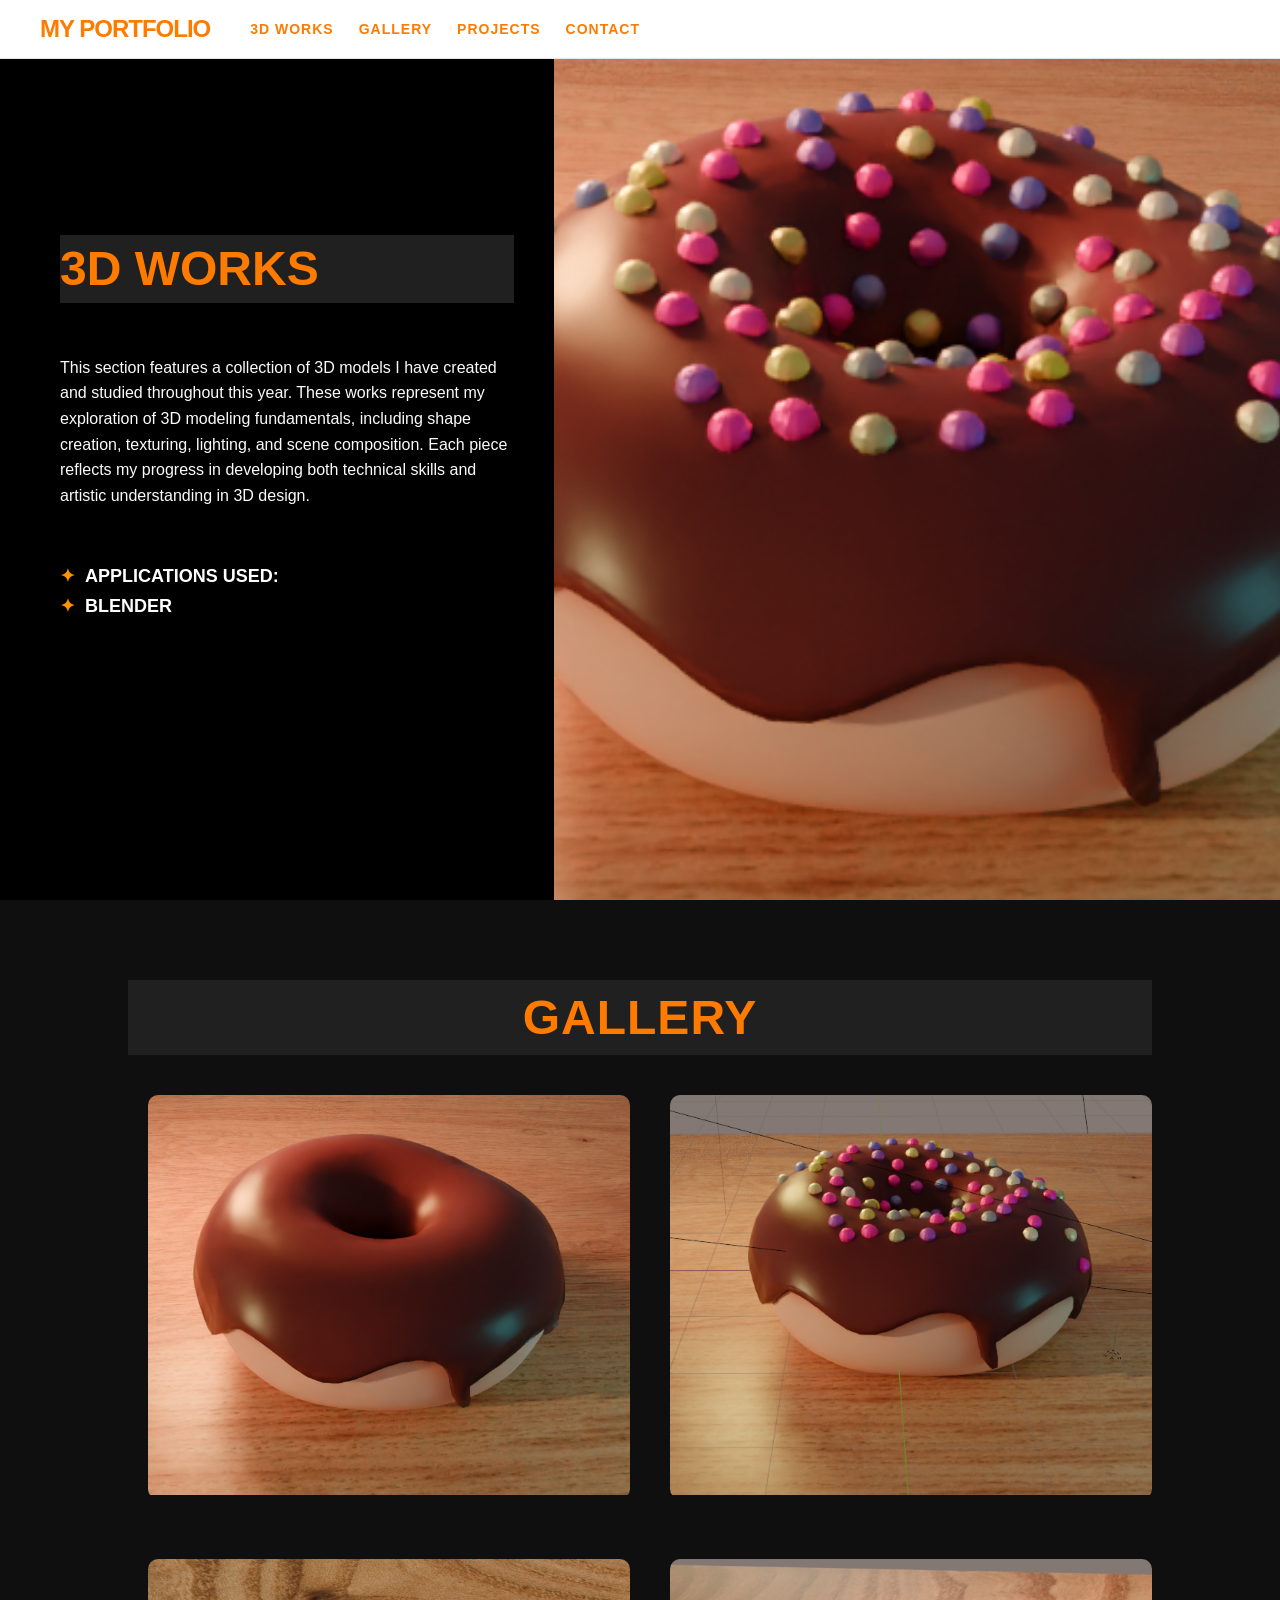
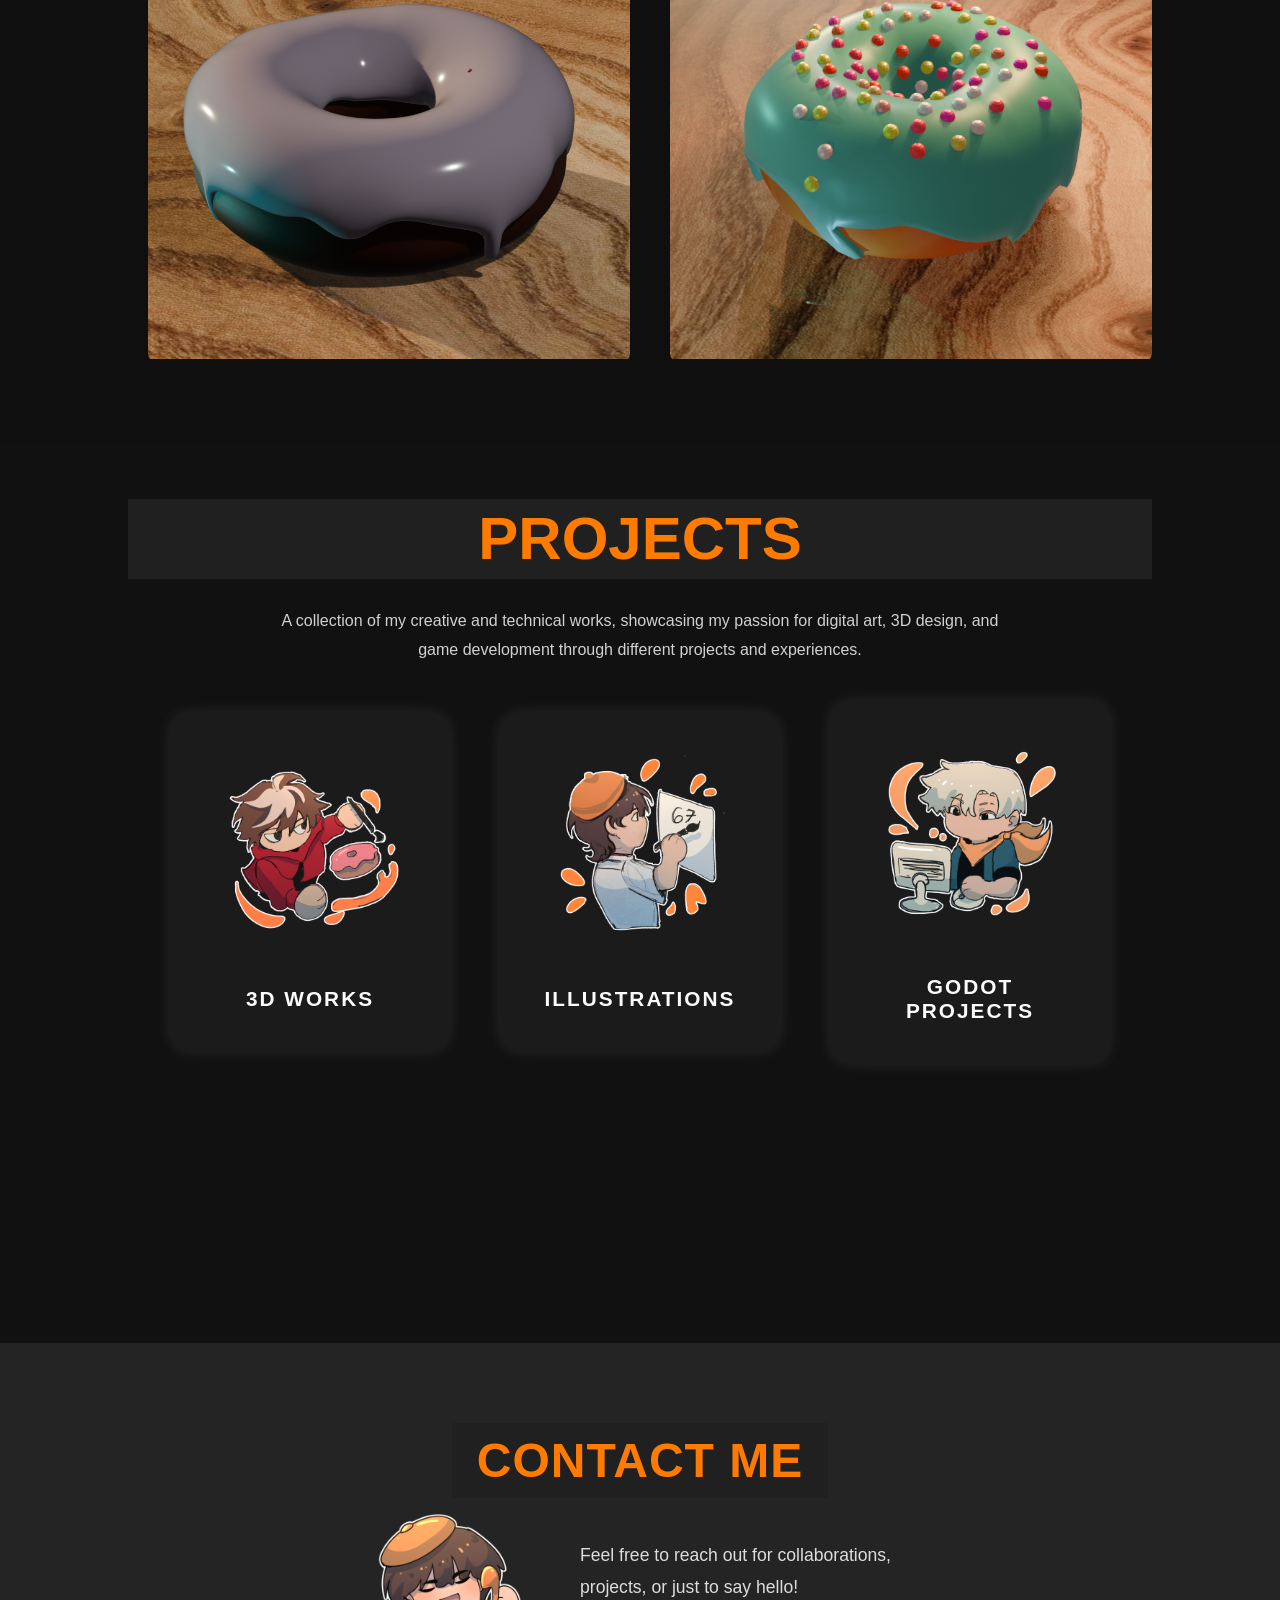
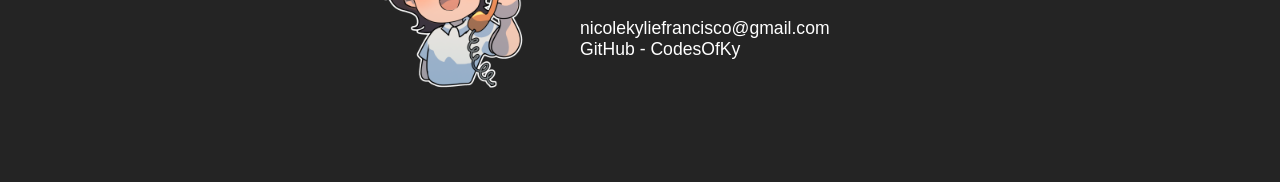
==== commit 5a6e1f1e: "initial commit" ====
--- a/3dworks.html
+++ b/3dworks.html
@@ -6,6 +6,7 @@
     <meta name="viewport" content="width=device-width, initial-scale=1.0" />
       <link rel="stylesheet" href="design.css">
              <link rel="stylesheet" href="designMobile.css">
+           
     <title>Portfolio - Nicole Kylie</title>
 
    
@@ -64,22 +65,21 @@
 
     <div class="gallery3d-container">
 
-        <a href="3d/image (2).png" target="_blank" rel = "noopener" class="gallery3d-item">
-            <img src="3d/image (2).png" alt="Art 1">
-        </a>
+<div class="gallery3d-item">
+    <img src="3d/image (2).png" alt="Art 1">
+</div>
 
-        <a href="3d/image (1).png" target="_blank"  rel = "noopener" class="gallery3d-item">
-            <img src="3d/image (1).png" alt="Art 2">
-        </a>
+<div class="gallery3d-item">
+    <img src="3d/image (1).png" alt="Art 2">
+</div>
 
-         <a href="3d/dont.png" target="_blank"  rel = "noopener" class="gallery3d-item">
-            <img src="3d/dont.png" alt="Art 2">
-        </a>
+<div class="gallery3d-item">
+    <img src="3d/dont.png" alt="Art 2">
+</div>
 
-
-         <a href="3d/bluedonut.png" target="_blank"  rel = "noopener" class="gallery3d-item">
-            <img src="3d/bluedonut.png" alt="Art 2">
-        </a>
+<div class="gallery3d-item">
+    <img src="3d/bluedonut.png" alt="Art 2">
+</div>
 
 
         </div>
@@ -173,4 +173,5 @@
 
     </div>
 
-</section>+</section>
+  <script src="protect.js"></script>
--- a/design.css
+++ b/design.css
@@ -307,7 +307,7 @@
     min-height: 100vh;
     background: #111;
     color: rgb(240, 141, 2);
-    padding: 80px 10%;
+    padding: 20px 10%; /* Reduced top/bottom padding from 80px to 40px */
     text-align: center;
 }
 
@@ -481,6 +481,8 @@
     display: block;
     overflow: hidden;
     border-radius: 10px;
+    margin-top: 40px;
+    margin-left: 20px;
 }
 
 /* FIX IMAGE SIZE WITHOUT STRETCHING */
@@ -521,6 +523,7 @@
 
 /* IMAGE BOX & CARD */
 .game-gallery-item {
+    margin-top: 30px;
     background: #1b1b1b; /* Dark card background */
     border-radius: 15px;
     overflow: hidden;
